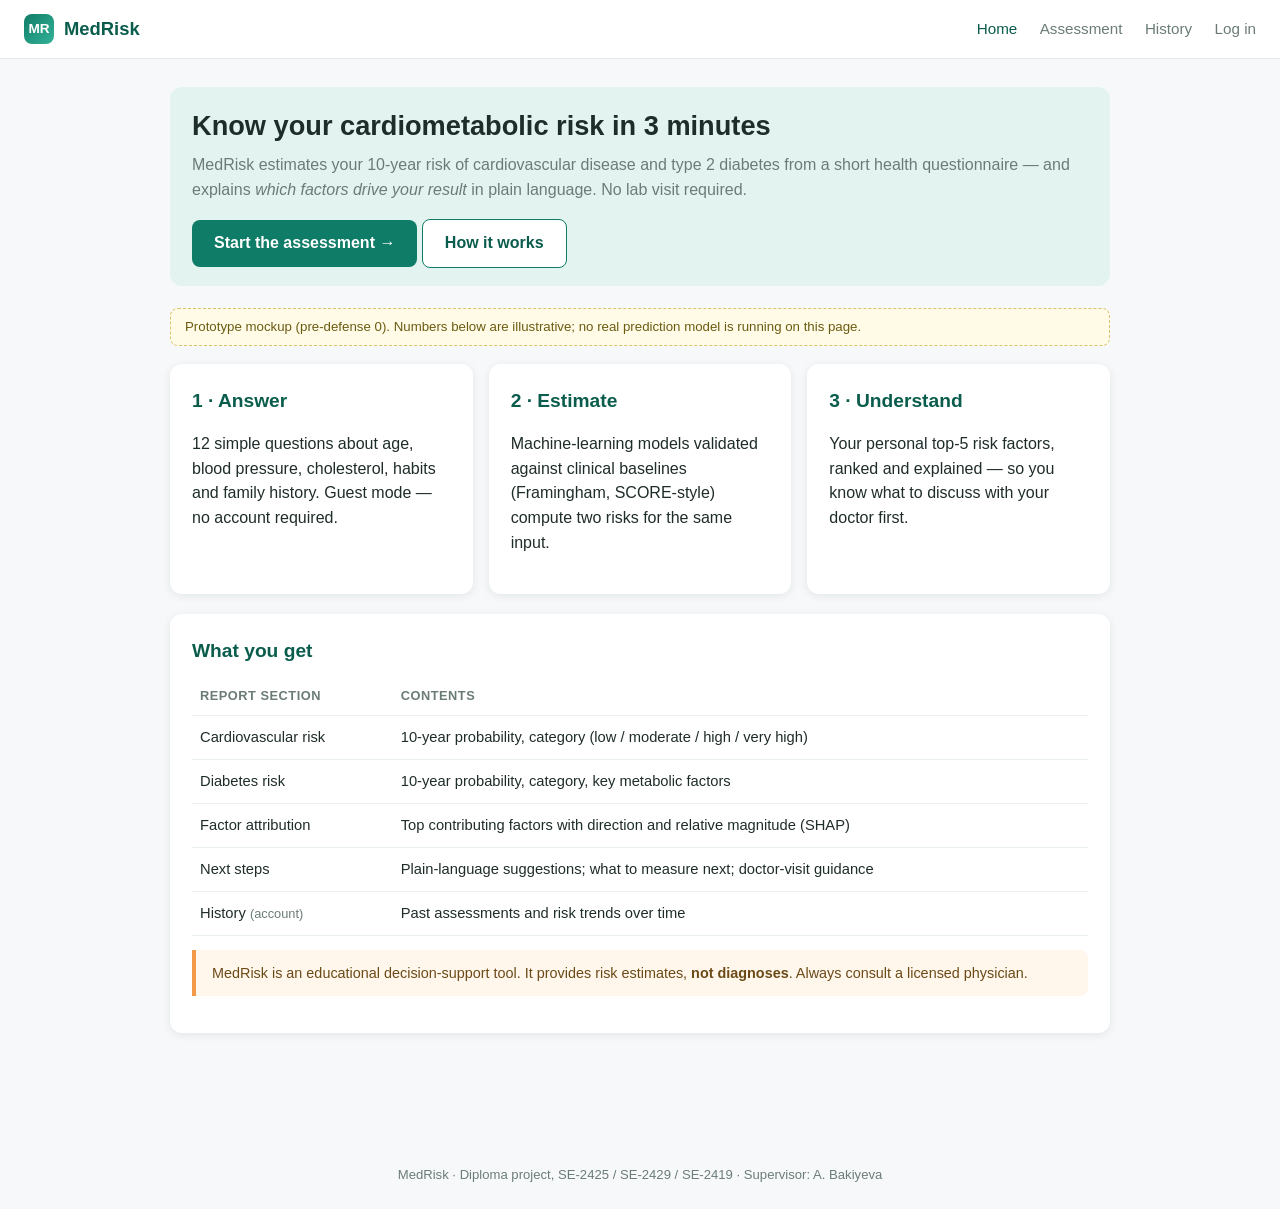
==== prototype/index.html @ fdfc48b8 "DIP-8: Add HTML prototype of key user scenarios (home, questionnaire, report, history)" ====
<!DOCTYPE html>
<html lang="en">
<head>
<meta charset="UTF-8">
<meta name="viewport" content="width=device-width, initial-scale=1.0">
<title>MedRisk — Intelligent Disease Risk Assessment</title>
<link rel="stylesheet" href="css/styles.css">
</head>
<body>
<header class="site">
  <a class="logo" href="index.html"><span class="mark">MR</span> MedRisk</a>
  <nav>
    <a href="index.html" class="active">Home</a>
    <a href="assessment.html">Assessment</a>
    <a href="dashboard.html">History</a>
    <a href="#">Log in</a>
  </nav>
</header>

<main>
  <div class="banner">
    <h1>Know your cardiometabolic risk in 3 minutes</h1>
    <p class="lead">MedRisk estimates your 10-year risk of cardiovascular disease and type&nbsp;2
    diabetes from a short health questionnaire — and explains <em>which factors drive your result</em>
    in plain language. No lab visit required.</p>
    <a class="btn" href="assessment.html">Start the assessment →</a>
    <a class="btn secondary" href="#how">How it works</a>
  </div>

  <div class="mockup-note">Prototype mockup (pre-defense 0). Numbers below are illustrative;
  no real prediction model is running on this page.</div>

  <div class="grid cols-3" id="how">
    <div class="card">
      <h2 style="margin-top:0">1 · Answer</h2>
      <p>12 simple questions about age, blood pressure, cholesterol, habits and family history.
      Guest mode — no account required.</p>
    </div>
    <div class="card">
      <h2 style="margin-top:0">2 · Estimate</h2>
      <p>Machine-learning models validated against clinical baselines (Framingham, SCORE-style)
      compute two risks for the same input.</p>
    </div>
    <div class="card">
      <h2 style="margin-top:0">3 · Understand</h2>
      <p>Your personal top-5 risk factors, ranked and explained — so you know what to discuss
      with your doctor first.</p>
    </div>
  </div>

  <div class="card">
    <h2 style="margin-top:0">What you get</h2>
    <table>
      <tr><th>Report section</th><th>Contents</th></tr>
      <tr><td>Cardiovascular risk</td><td>10-year probability, category (low / moderate / high / very high)</td></tr>
      <tr><td>Diabetes risk</td><td>10-year probability, category, key metabolic factors</td></tr>
      <tr><td>Factor attribution</td><td>Top contributing factors with direction and relative magnitude (SHAP)</td></tr>
      <tr><td>Next steps</td><td>Plain-language suggestions; what to measure next; doctor-visit guidance</td></tr>
      <tr><td>History <span class="hint">(account)</span></td><td>Past assessments and risk trends over time</td></tr>
    </table>
    <p class="disclaimer">MedRisk is an educational decision-support tool. It provides risk
    estimates, <strong>not diagnoses</strong>. Always consult a licensed physician.</p>
  </div>
</main>

<footer class="site">MedRisk · Diploma project, SE-2425 / SE-2429 / SE-2419 · Supervisor: A.&nbsp;Bakiyeva</footer>
</body>
</html>
---- prototype/css/styles.css ----
/* MedRisk prototype — shared styles (mockup only, not production code) */
:root {
  --primary: #0e7c66;
  --primary-dark: #0a5c4c;
  --primary-light: #e3f4f0;
  --accent: #f2994a;
  --bg: #f6f8f9;
  --card: #ffffff;
  --text: #1f2d2a;
  --muted: #6b7c78;
  --danger: #d64545;
  --warning: #f2c94c;
  --low: #27ae60;
  --moderate: #f2c94c;
  --high: #f2994a;
  --very-high: #d64545;
  --radius: 12px;
  --shadow: 0 2px 10px rgba(16, 42, 37, 0.08);
  font-family: "Segoe UI", Roboto, "Helvetica Neue", Arial, sans-serif;
}

* { box-sizing: border-box; }

body {
  margin: 0;
  background: var(--bg);
  color: var(--text);
  line-height: 1.55;
}

header.site {
  background: var(--card);
  border-bottom: 1px solid #e4ece9;
  padding: 14px 24px;
  display: flex;
  align-items: center;
  justify-content: space-between;
  position: sticky;
  top: 0;
  z-index: 10;
}

.logo { display: flex; align-items: center; gap: 10px; font-weight: 700; font-size: 1.15rem; color: var(--primary-dark); text-decoration: none; }
.logo .mark { width: 30px; height: 30px; border-radius: 8px; background: linear-gradient(135deg, var(--primary), #35b399); display: flex; align-items: center; justify-content: center; color: #fff; font-size: 0.85rem; }

nav a { margin-left: 18px; color: var(--muted); text-decoration: none; font-size: 0.95rem; }
nav a:hover, nav a.active { color: var(--primary-dark); }

main { max-width: 980px; margin: 28px auto; padding: 0 20px 60px; }

h1 { font-size: 1.7rem; margin: 0 0 6px; }
h2 { font-size: 1.2rem; margin: 28px 0 10px; color: var(--primary-dark); }
p.lead { color: var(--muted); margin-top: 0; }

.card { background: var(--card); border-radius: var(--radius); box-shadow: var(--shadow); padding: 22px; margin-bottom: 20px; }

.grid { display: grid; gap: 16px; }
.grid.cols-2 { grid-template-columns: 1fr 1fr; }
.grid.cols-3 { grid-template-columns: repeat(3, 1fr); }
@media (max-width: 760px) { .grid.cols-2, .grid.cols-3 { grid-template-columns: 1fr; } }

label { display: block; font-size: 0.88rem; font-weight: 600; margin-bottom: 4px; }
.hint { font-weight: 400; color: var(--muted); font-size: 0.8rem; }

input[type="number"], select, textarea {
  width: 100%;
  padding: 9px 10px;
  border: 1px solid #d3ded9;
  border-radius: 8px;
  font-size: 0.95rem;
  background: #fff;
}
input:focus, select:focus { outline: 2px solid var(--primary-light); border-color: var(--primary); }

.radio-row { display: flex; gap: 10px; flex-wrap: wrap; }
.radio-row label { display: flex; align-items: center; gap: 6px; font-weight: 400; border: 1px solid #d3ded9; border-radius: 8px; padding: 8px 12px; cursor: pointer; background: #fff; }
.radio-row input { accent-color: var(--primary); }

button, .btn {
  display: inline-block;
  background: var(--primary);
  color: #fff;
  border: none;
  border-radius: 8px;
  padding: 11px 22px;
  font-size: 1rem;
  font-weight: 600;
  cursor: pointer;
  text-decoration: none;
}
button:hover, .btn:hover { background: var(--primary-dark); }
.btn.secondary { background: #fff; color: var(--primary-dark); border: 1px solid var(--primary); }
.btn.block { width: 100%; }

.risk-badge { display: inline-block; padding: 4px 12px; border-radius: 999px; color: #fff; font-size: 0.85rem; font-weight: 700; }
.risk-low { background: var(--low); }
.risk-moderate { background: var(--moderate); color: #4a3a00; }
.risk-high { background: var(--high); }
.risk-very-high { background: var(--very-high); }

.gauge { text-align: center; }
.gauge .value { font-size: 2.4rem; font-weight: 800; }
.gauge .bar { height: 10px; border-radius: 6px; background: #e8efec; overflow: hidden; margin: 10px 0 8px; }
.gauge .bar span { display: block; height: 100%; border-radius: 6px; }

.factors li { margin-bottom: 10px; }
.factor-bar { height: 8px; border-radius: 5px; background: #e8efec; overflow: hidden; margin-top: 3px; }
.factor-bar span { display: block; height: 100%; }
.factor-bar .up { background: var(--danger); }
.factor-bar .down { background: var(--low); }
.factor-note { color: var(--muted); font-size: 0.83rem; }

table { width: 100%; border-collapse: collapse; font-size: 0.92rem; }
th, td { text-align: left; padding: 10px 8px; border-bottom: 1px solid #e8efec; }
th { color: var(--muted); font-size: 0.8rem; text-transform: uppercase; letter-spacing: 0.04em; }

.disclaimer {
  border-left: 4px solid var(--accent);
  background: #fff6ec;
  padding: 12px 16px;
  border-radius: 0 8px 8px 0;
  font-size: 0.9rem;
  color: #6b4a17;
}

.banner { background: var(--primary-light); border-radius: var(--radius); padding: 18px 22px; margin-bottom: 22px; }

footer.site { text-align: center; color: var(--muted); font-size: 0.82rem; padding: 24px; }
.mockup-note { background: #fffbe6; border: 1px dashed #d9c26a; padding: 8px 14px; border-radius: 8px; font-size: 0.83rem; color: #6b5b12; margin-bottom: 18px; }
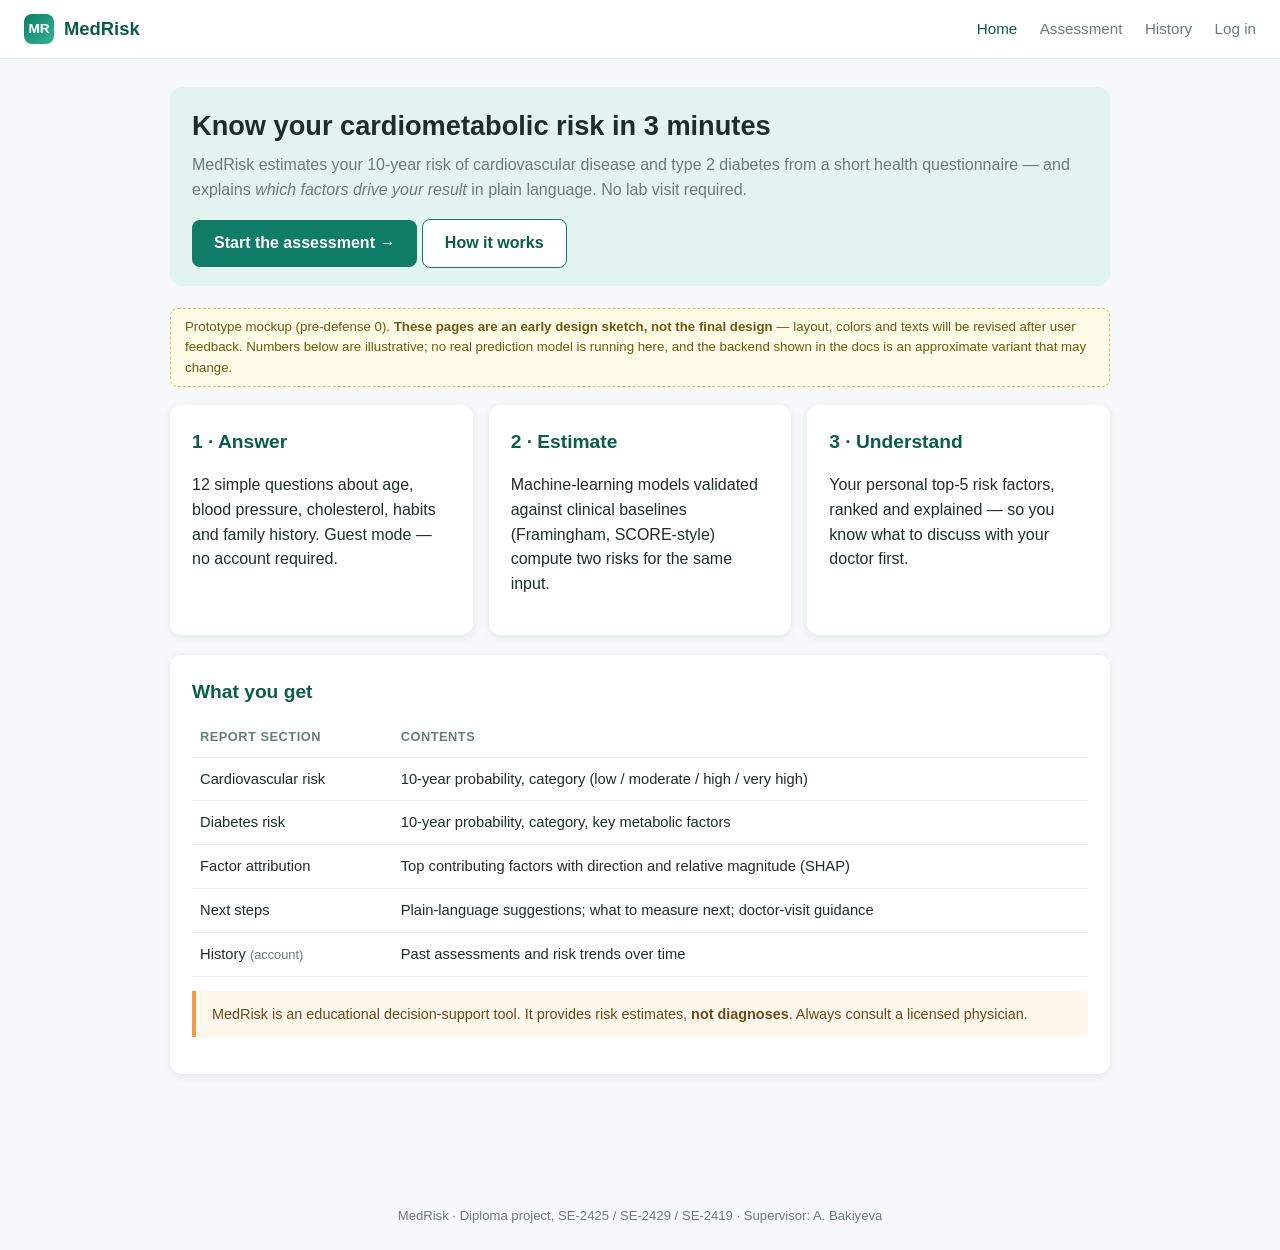
==== commit aad07372: "DIP-1/8: Clarify that prototype design is an early sketch and the architecture/stack are a prelimina" ====
--- a/prototype/index.html
+++ b/prototype/index.html
@@ -27,8 +27,10 @@
     <a class="btn secondary" href="#how">How it works</a>
   </div>
 
-  <div class="mockup-note">Prototype mockup (pre-defense 0). Numbers below are illustrative;
-  no real prediction model is running on this page.</div>
+  <div class="mockup-note">Prototype mockup (pre-defense 0). <strong>These pages are an early
+  design sketch, not the final design</strong> — layout, colors and texts will be revised after
+  user feedback. Numbers below are illustrative; no real prediction model is running here,
+  and the backend shown in the docs is an approximate variant that may change.</div>
 
   <div class="grid cols-3" id="how">
     <div class="card">
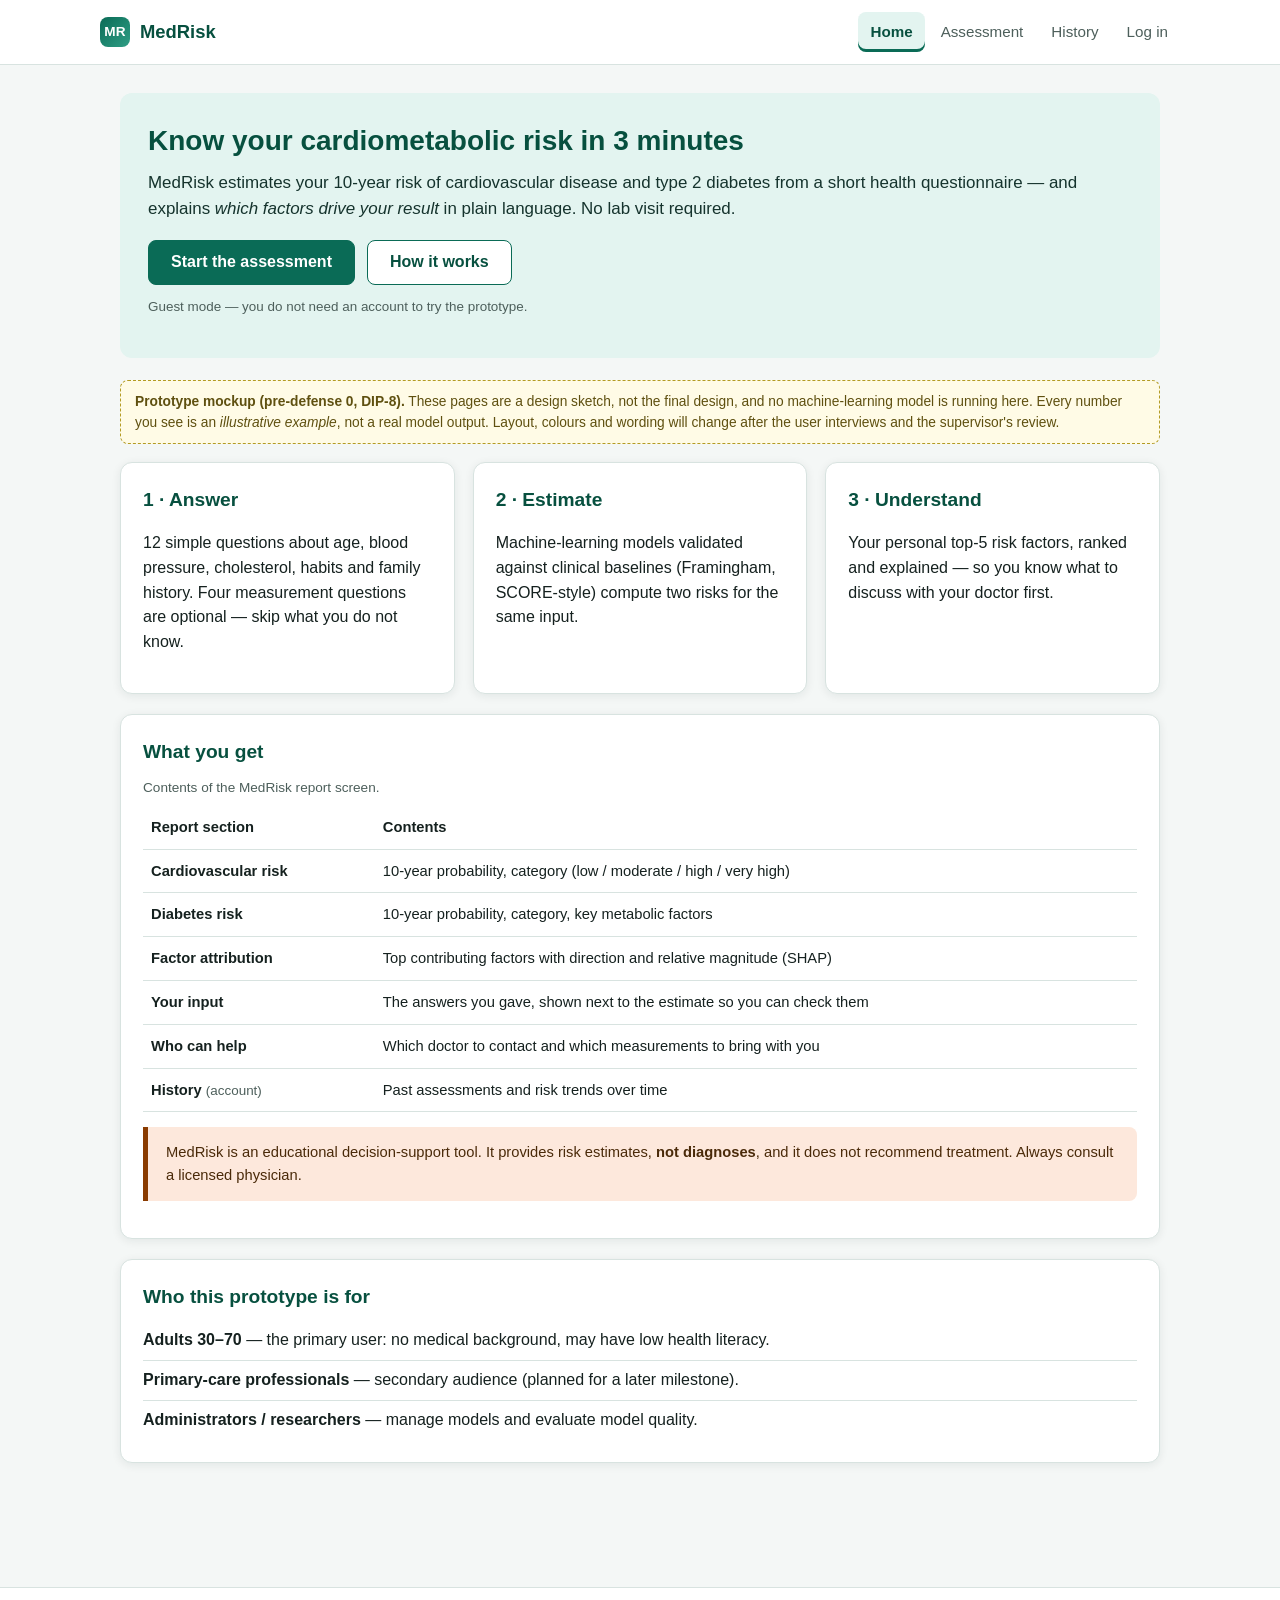
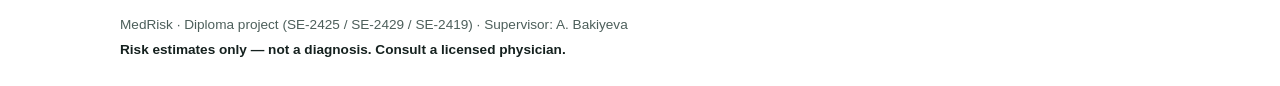
==== commit 2f800933: "DIP-8: Refine prototype flows, accessibility and UX notes - Connected the screens (index -> assessme" ====
--- a/prototype/index.html
+++ b/prototype/index.html
@@ -3,68 +3,100 @@
 <head>
 <meta charset="UTF-8">
 <meta name="viewport" content="width=device-width, initial-scale=1.0">
+<meta name="description" content="MedRisk — an educational decision-support prototype that estimates 10-year cardiovascular and type 2 diabetes risk from a short health questionnaire.">
 <title>MedRisk — Intelligent Disease Risk Assessment</title>
 <link rel="stylesheet" href="css/styles.css">
 </head>
 <body>
-<header class="site">
-  <a class="logo" href="index.html"><span class="mark">MR</span> MedRisk</a>
-  <nav>
-    <a href="index.html" class="active">Home</a>
-    <a href="assessment.html">Assessment</a>
-    <a href="dashboard.html">History</a>
-    <a href="#">Log in</a>
-  </nav>
+<a class="skip-link" href="#main">Skip to main content</a>
+
+<header class="site-header">
+  <div class="header-inner">
+    <a class="logo" href="index.html">
+      <span class="logo-mark" aria-hidden="true">MR</span>
+      <span class="logo-text">MedRisk</span>
+    </a>
+    <nav class="site-nav" aria-label="Main navigation">
+      <ul>
+        <li><a href="index.html" aria-current="page">Home</a></li>
+        <li><a href="assessment.html">Assessment</a></li>
+        <li><a href="dashboard.html">History</a></li>
+        <li><a href="login.html">Log in</a></li>
+      </ul>
+    </nav>
+  </div>
 </header>
 
-<main>
+<main id="main">
   <div class="banner">
     <h1>Know your cardiometabolic risk in 3 minutes</h1>
     <p class="lead">MedRisk estimates your 10-year risk of cardiovascular disease and type&nbsp;2
     diabetes from a short health questionnaire — and explains <em>which factors drive your result</em>
     in plain language. No lab visit required.</p>
-    <a class="btn" href="assessment.html">Start the assessment →</a>
-    <a class="btn secondary" href="#how">How it works</a>
+    <div class="actions">
+      <a class="btn" href="assessment.html">Start the assessment</a>
+      <a class="btn secondary" href="#how">How it works</a>
+    </div>
+    <p class="hint" style="margin-top:12px">Guest mode — you do not need an account to try the prototype.</p>
   </div>
 
-  <div class="mockup-note">Prototype mockup (pre-defense 0). <strong>These pages are an early
-  design sketch, not the final design</strong> — layout, colors and texts will be revised after
-  user feedback. Numbers below are illustrative; no real prediction model is running here,
-  and the backend shown in the docs is an approximate variant that may change.</div>
+  <div class="mockup-note">
+    <p style="margin:0"><strong>Prototype mockup (pre-defense 0, DIP-8).</strong> These pages are a
+    design sketch, not the final design, and no machine-learning model is running here. Every number
+    you see is an <em>illustrative example</em>, not a real model output. Layout, colours and wording
+    will change after the user interviews and the supervisor's review.</p>
+  </div>
 
   <div class="grid cols-3" id="how">
     <div class="card">
-      <h2 style="margin-top:0">1 · Answer</h2>
+      <h2>1 · Answer</h2>
       <p>12 simple questions about age, blood pressure, cholesterol, habits and family history.
-      Guest mode — no account required.</p>
+      Four measurement questions are optional — skip what you do not know.</p>
     </div>
     <div class="card">
-      <h2 style="margin-top:0">2 · Estimate</h2>
+      <h2>2 · Estimate</h2>
       <p>Machine-learning models validated against clinical baselines (Framingham, SCORE-style)
       compute two risks for the same input.</p>
     </div>
     <div class="card">
-      <h2 style="margin-top:0">3 · Understand</h2>
+      <h2>3 · Understand</h2>
       <p>Your personal top-5 risk factors, ranked and explained — so you know what to discuss
       with your doctor first.</p>
     </div>
   </div>
 
   <div class="card">
-    <h2 style="margin-top:0">What you get</h2>
+    <h2>What you get</h2>
     <table>
-      <tr><th>Report section</th><th>Contents</th></tr>
-      <tr><td>Cardiovascular risk</td><td>10-year probability, category (low / moderate / high / very high)</td></tr>
-      <tr><td>Diabetes risk</td><td>10-year probability, category, key metabolic factors</td></tr>
-      <tr><td>Factor attribution</td><td>Top contributing factors with direction and relative magnitude (SHAP)</td></tr>
-      <tr><td>Next steps</td><td>Plain-language suggestions; what to measure next; doctor-visit guidance</td></tr>
-      <tr><td>History <span class="hint">(account)</span></td><td>Past assessments and risk trends over time</td></tr>
+      <caption>Contents of the MedRisk report screen.</caption>
+      <tr><th scope="col">Report section</th><th scope="col">Contents</th></tr>
+      <tr><th scope="row">Cardiovascular risk</th><td>10-year probability, category (low / moderate / high / very high)</td></tr>
+      <tr><th scope="row">Diabetes risk</th><td>10-year probability, category, key metabolic factors</td></tr>
+      <tr><th scope="row">Factor attribution</th><td>Top contributing factors with direction and relative magnitude (SHAP)</td></tr>
+      <tr><th scope="row">Your input</th><td>The answers you gave, shown next to the estimate so you can check them</td></tr>
+      <tr><th scope="row">Who can help</th><td>Which doctor to contact and which measurements to bring with you</td></tr>
+      <tr><th scope="row">History <span class="hint">(account)</span></th><td>Past assessments and risk trends over time</td></tr>
     </table>
     <p class="disclaimer">MedRisk is an educational decision-support tool. It provides risk
-    estimates, <strong>not diagnoses</strong>. Always consult a licensed physician.</p>
+    estimates, <strong>not diagnoses</strong>, and it does not recommend treatment. Always consult a
+    licensed physician.</p>
+  </div>
+
+  <div class="card">
+    <h2>Who this prototype is for</h2>
+    <ul class="pill-list">
+      <li><strong>Adults 30–70</strong> — the primary user: no medical background, may have low health literacy.</li>
+      <li><strong>Primary-care professionals</strong> — secondary audience (planned for a later milestone).</li>
+      <li><strong>Administrators / researchers</strong> — manage models and evaluate model quality.</li>
+    </ul>
   </div>
 </main>
 
-<footer class="site">MedRisk · Diploma project, SE-2425 / SE-2429 / SE-2419 · Supervisor: A.&nbsp;Bakiyeva</footer>
+<footer class="site-footer">
+  <div class="wrap">
+    <p>MedRisk · Diploma project (SE-2425 / SE-2429 / SE-2419) · Supervisor: A.&nbsp;Bakiyeva</p>
+    <p class="footer-disclaimer">Risk estimates only — not a diagnosis. Consult a licensed physician.</p>
+  </div>
+</footer>
 </body>
 </html>
--- a/prototype/css/styles.css
+++ b/prototype/css/styles.css
@@ -1,22 +1,65 @@
-/* MedRisk prototype — shared styles (mockup only, not production code) */
+/* MedRisk prototype — shared styles (mockup only, not production code)
+ *
+ * Design tokens below are the prototype-stage subset of the MedRisk design
+ * system (see docs/design/design-system.md and frontend/src/styles/tokens.css,
+ * DIP-19). Every foreground/background pair used for text or for a meaningful
+ * UI boundary was checked against WCAG 2.1 AA (>= 4.5:1 for text, >= 3:1 for
+ * large text and for component boundaries).
+ */
+
+/* ------------------------------------------------------------------ tokens */
 :root {
-  --primary: #0e7c66;
-  --primary-dark: #0a5c4c;
+  /* Brand */
+  --primary: #0a6b56;
+  --primary-dark: #07503f;
   --primary-light: #e3f4f0;
-  --accent: #f2994a;
-  --bg: #f6f8f9;
+  --primary-ring: #0a6b56;
+
+  /* Surfaces */
+  --bg: #f4f7f6;
   --card: #ffffff;
-  --text: #1f2d2a;
-  --muted: #6b7c78;
-  --danger: #d64545;
-  --warning: #f2c94c;
-  --low: #27ae60;
-  --moderate: #f2c94c;
-  --high: #f2994a;
-  --very-high: #d64545;
+  --border: #d8e3e0;
+  --border-strong: #6d8880;
+
+  /* Text */
+  --text: #15211f;
+  --text-muted: #4d5f5b;
+  --text-heading: #07503f;
+  --text-inverse: #ffffff;
+
+  /* Feedback */
+  --accent: #8a3b00;
+  --accent-light: #fde8dc;
+  --danger: #8c1f1f;
+  --danger-light: #fbe0e0;
+  --warning: #7a5200;
+  --warning-light: #fdf1d6;
+  --success: #0b5c3c;
+  --success-light: #e3f5ec;
+  --note: #5f5010;
+  --note-light: #fffbe6;
+
+  /* Risk levels (text on tint >= 4.5:1, tint on white >= 3:1 is not required
+     because the level is always carried by a text label as well) */
+  --risk-low: #0b5c3c;
+  --risk-low-bg: #e3f5ec;
+  --risk-moderate: #7a5200;
+  --risk-moderate-bg: #fdf1d6;
+  --risk-high: #8a3b00;
+  --risk-high-bg: #fde8dc;
+  --risk-very-high: #8c1f1f;
+  --risk-very-high-bg: #fbe0e0;
+
+  /* Geometry */
   --radius: 12px;
+  --radius-sm: 8px;
   --shadow: 0 2px 10px rgba(16, 42, 37, 0.08);
-  font-family: "Segoe UI", Roboto, "Helvetica Neue", Arial, sans-serif;
+  --track: #e4ece9;
+
+  /* Typography */
+  --font-body: "Segoe UI", Roboto, "Helvetica Neue", Arial, sans-serif;
+
+  font-family: var(--font-body);
 }
 
 * { box-sizing: border-box; }
@@ -26,104 +69,479 @@
   background: var(--bg);
   color: var(--text);
   line-height: 1.55;
-}
-
-header.site {
+  font-size: 16px;
+}
+
+/* Visible focus on every interactive element (WCAG 2.4.7 / 2.4.11). */
+a:focus-visible,
+button:focus-visible,
+input:focus-visible,
+select:focus-visible,
+textarea:focus-visible,
+summary:focus-visible,
+[tabindex]:focus-visible {
+  outline: 3px solid var(--primary-ring);
+  outline-offset: 2px;
+  border-radius: 4px;
+}
+
+/* Browsers without :focus-visible still get a visible ring. */
+a:focus, button:focus, input:focus, select:focus, textarea:focus {
+  outline: 3px solid var(--primary-ring);
+  outline-offset: 2px;
+}
+
+.skip-link {
+  position: absolute;
+  left: -9999px;
+  top: 0;
+  background: var(--primary-dark);
+  color: var(--text-inverse);
+  padding: 10px 16px;
+  z-index: 100;
+  text-decoration: none;
+  font-weight: 600;
+}
+.skip-link:focus {
+  left: 8px;
+  top: 8px;
+}
+
+/* ----------------------------------------------------------------- header */
+.site-header {
   background: var(--card);
-  border-bottom: 1px solid #e4ece9;
-  padding: 14px 24px;
+  border-bottom: 1px solid var(--border);
+  padding: 12px 24px;
+  position: sticky;
+  top: 0;
+  z-index: 10;
+}
+
+.header-inner {
+  max-width: 1080px;
+  margin: 0 auto;
   display: flex;
   align-items: center;
   justify-content: space-between;
-  position: sticky;
-  top: 0;
-  z-index: 10;
-}
-
-.logo { display: flex; align-items: center; gap: 10px; font-weight: 700; font-size: 1.15rem; color: var(--primary-dark); text-decoration: none; }
-.logo .mark { width: 30px; height: 30px; border-radius: 8px; background: linear-gradient(135deg, var(--primary), #35b399); display: flex; align-items: center; justify-content: center; color: #fff; font-size: 0.85rem; }
-
-nav a { margin-left: 18px; color: var(--muted); text-decoration: none; font-size: 0.95rem; }
-nav a:hover, nav a.active { color: var(--primary-dark); }
-
-main { max-width: 980px; margin: 28px auto; padding: 0 20px 60px; }
-
-h1 { font-size: 1.7rem; margin: 0 0 6px; }
-h2 { font-size: 1.2rem; margin: 28px 0 10px; color: var(--primary-dark); }
-p.lead { color: var(--muted); margin-top: 0; }
-
-.card { background: var(--card); border-radius: var(--radius); box-shadow: var(--shadow); padding: 22px; margin-bottom: 20px; }
-
-.grid { display: grid; gap: 16px; }
+  gap: 16px;
+  flex-wrap: wrap;
+}
+
+.logo {
+  display: flex;
+  align-items: center;
+  gap: 10px;
+  font-weight: 700;
+  font-size: 1.15rem;
+  color: var(--primary-dark);
+  text-decoration: none;
+}
+.logo-mark {
+  width: 30px;
+  height: 30px;
+  border-radius: var(--radius-sm);
+  background: linear-gradient(135deg, var(--primary), #2f9e85);
+  display: flex;
+  align-items: center;
+  justify-content: center;
+  color: var(--text-inverse);
+  font-size: 0.85rem;
+  letter-spacing: 0.02em;
+}
+
+.site-nav ul {
+  list-style: none;
+  display: flex;
+  gap: 4px;
+  margin: 0;
+  padding: 0;
+  flex-wrap: wrap;
+}
+.site-nav a {
+  display: inline-block;
+  margin: 0;
+  padding: 8px 12px;
+  border-radius: var(--radius-sm);
+  color: var(--text-muted);
+  text-decoration: none;
+  font-size: 0.95rem;
+  font-weight: 500;
+}
+.site-nav a:hover { color: var(--primary-dark); background: var(--primary-light); }
+.site-nav a[aria-current="page"] {
+  color: var(--primary-dark);
+  background: var(--primary-light);
+  font-weight: 700;
+  box-shadow: inset 0 -3px 0 var(--primary);
+}
+
+/* -------------------------------------------------------------------- main */
+.wrap { max-width: 1080px; margin: 0 auto; padding: 0 20px; }
+
+main {
+  max-width: 1080px;
+  margin: 28px auto;
+  padding: 0 20px 64px;
+}
+
+h1 { font-size: 1.75rem; margin: 0 0 6px; color: var(--text-heading); }
+h2 { font-size: 1.2rem; margin: 0 0 10px; color: var(--text-heading); }
+h3 { font-size: 1.02rem; margin: 18px 0 6px; color: var(--text-heading); }
+p.lead { color: var(--text-muted); margin-top: 0; }
+
+.back-link {
+  display: inline-block;
+  margin-bottom: 14px;
+  color: var(--primary);
+  font-size: 0.92rem;
+  text-decoration: none;
+  border-bottom: 1px solid transparent;
+}
+.back-link:hover { color: var(--primary-dark); border-bottom-color: currentColor; }
+
+.card {
+  background: var(--card);
+  border: 1px solid var(--border);
+  border-radius: var(--radius);
+  box-shadow: var(--shadow);
+  padding: 22px;
+  margin-bottom: 20px;
+}
+
+.grid { display: grid; gap: 18px; }
 .grid.cols-2 { grid-template-columns: 1fr 1fr; }
 .grid.cols-3 { grid-template-columns: repeat(3, 1fr); }
-@media (max-width: 760px) { .grid.cols-2, .grid.cols-3 { grid-template-columns: 1fr; } }
-
-label { display: block; font-size: 0.88rem; font-weight: 600; margin-bottom: 4px; }
-.hint { font-weight: 400; color: var(--muted); font-size: 0.8rem; }
-
-input[type="number"], select, textarea {
+@media (max-width: 760px) {
+  .grid.cols-2, .grid.cols-3 { grid-template-columns: 1fr; }
+  .site-header { padding: 12px 16px; }
+  .card { padding: 18px 16px; }
+}
+
+/* ------------------------------------------------------------------- forms */
+.field { margin-bottom: 16px; }
+.field:last-child { margin-bottom: 0; }
+
+label {
+  display: block;
+  font-size: 0.92rem;
+  font-weight: 600;
+  margin-bottom: 5px;
+}
+.hint { font-weight: 400; color: var(--text-muted); font-size: 0.84rem; }
+.unit { font-weight: 400; color: var(--text-muted); font-size: 0.84rem; }
+
+input[type="number"], input[type="text"], input[type="email"],
+input[type="password"], select, textarea {
   width: 100%;
-  padding: 9px 10px;
-  border: 1px solid #d3ded9;
-  border-radius: 8px;
+  padding: 10px 12px;
+  border: 1px solid var(--border-strong);
+  border-radius: var(--radius-sm);
+  font-size: 1rem;
+  font-family: inherit;
+  background: #fff;
+  color: var(--text);
+}
+input::placeholder { color: var(--text-muted); opacity: 1; }
+
+input[aria-invalid="true"], select[aria-invalid="true"] {
+  border-color: var(--danger);
+  border-width: 2px;
+}
+
+fieldset {
+  border: 0;
+  padding: 0;
+  margin: 0 0 18px;
+  min-width: 0;
+}
+legend {
+  font-size: 0.92rem;
+  font-weight: 600;
+  padding: 0;
+  margin-bottom: 6px;
+}
+fieldset .hint { display: block; margin-bottom: 8px; }
+
+.radio-row { display: flex; gap: 10px; flex-wrap: wrap; }
+.choice {
+  display: inline-flex;
+  align-items: center;
+  gap: 8px;
+  font-weight: 500;
   font-size: 0.95rem;
+  border: 1px solid var(--border-strong);
+  border-radius: var(--radius-sm);
+  padding: 9px 14px;
+  cursor: pointer;
   background: #fff;
-}
-input:focus, select:focus { outline: 2px solid var(--primary-light); border-color: var(--primary); }
-
-.radio-row { display: flex; gap: 10px; flex-wrap: wrap; }
-.radio-row label { display: flex; align-items: center; gap: 6px; font-weight: 400; border: 1px solid #d3ded9; border-radius: 8px; padding: 8px 12px; cursor: pointer; background: #fff; }
-.radio-row input { accent-color: var(--primary); }
-
+  color: var(--text);
+}
+.choice:hover { background: var(--primary-light); }
+.choice input { accent-color: var(--primary); width: 18px; height: 18px; margin: 0; }
+.choice:has(input:checked) {
+  border-color: var(--primary);
+  border-width: 2px;
+  padding: 8px 13px;
+  background: var(--primary-light);
+}
+.choice:has(input:focus-visible) { outline: 3px solid var(--primary-ring); outline-offset: 2px; }
+
+.field-error {
+  color: var(--danger);
+  font-size: 0.86rem;
+  font-weight: 600;
+  margin: 6px 0 0;
+}
+.field-error:empty { display: none; }
+.field-error::before { content: "\26A0\FE0E  "; }
+
+.form-summary {
+  border: 2px solid var(--danger);
+  background: var(--danger-light);
+  border-radius: var(--radius-sm);
+  padding: 14px 16px;
+  margin-bottom: 18px;
+  color: var(--text);
+}
+.form-summary:empty { display: none; }
+.form-summary h2 { margin: 0 0 6px; font-size: 1rem; color: var(--danger); }
+.form-summary ul { margin: 0; padding-left: 20px; }
+.form-summary a { color: var(--danger); font-weight: 600; }
+
+/* ---------------------------------------------------------------- progress */
+.progress-block {
+  background: var(--card);
+  border: 1px solid var(--border);
+  border-radius: var(--radius);
+  padding: 16px 20px;
+  margin-bottom: 20px;
+}
+.progress-head {
+  display: flex;
+  justify-content: space-between;
+  align-items: baseline;
+  gap: 12px;
+  flex-wrap: wrap;
+}
+.progress-label { font-weight: 700; font-size: 0.95rem; }
+.progress-text { color: var(--text-muted); font-size: 0.88rem; }
+
+progress {
+  width: 100%;
+  height: 12px;
+  margin-top: 8px;
+  border: 1px solid var(--border-strong);
+  border-radius: 999px;
+  overflow: hidden;
+  background: var(--track);
+  appearance: none;
+  -webkit-appearance: none;
+}
+progress::-webkit-progress-bar { background: var(--track); }
+progress::-webkit-progress-value { background: var(--primary); border-radius: 999px; }
+progress::-moz-progress-bar { background: var(--primary); border-radius: 999px; }
+
+/* ----------------------------------------------------------------- buttons */
 button, .btn {
   display: inline-block;
   background: var(--primary);
-  color: #fff;
-  border: none;
-  border-radius: 8px;
+  color: var(--text-inverse);
+  border: 1px solid var(--primary);
+  border-radius: var(--radius-sm);
   padding: 11px 22px;
   font-size: 1rem;
   font-weight: 600;
+  font-family: inherit;
   cursor: pointer;
   text-decoration: none;
-}
-button:hover, .btn:hover { background: var(--primary-dark); }
-.btn.secondary { background: #fff; color: var(--primary-dark); border: 1px solid var(--primary); }
+  line-height: 1.3;
+}
+button:hover, .btn:hover { background: var(--primary-dark); border-color: var(--primary-dark); }
+.btn.secondary {
+  background: #fff;
+  color: var(--primary-dark);
+  border-color: var(--primary);
+}
+.btn.secondary:hover { background: var(--primary-light); color: var(--primary-dark); }
+.btn.danger { background: var(--danger); border-color: var(--danger); }
+.btn.danger:hover { background: #6f1717; border-color: #6f1717; }
 .btn.block { width: 100%; }
-
-.risk-badge { display: inline-block; padding: 4px 12px; border-radius: 999px; color: #fff; font-size: 0.85rem; font-weight: 700; }
-.risk-low { background: var(--low); }
-.risk-moderate { background: var(--moderate); color: #4a3a00; }
-.risk-high { background: var(--high); }
-.risk-very-high { background: var(--very-high); }
-
+.btn[disabled] { background: var(--border-strong); border-color: var(--border-strong); cursor: not-allowed; }
+
+.actions { display: flex; gap: 12px; flex-wrap: wrap; align-items: center; }
+
+/* -------------------------------------------------------------- risk badge */
+.risk-badge {
+  display: inline-flex;
+  align-items: center;
+  gap: 6px;
+  padding: 5px 12px;
+  border-radius: 999px;
+  font-size: 0.88rem;
+  font-weight: 700;
+  border: 1px solid currentColor;
+}
+.risk-badge .glyph { font-size: 0.8em; }
+.risk-low { color: var(--risk-low); background: var(--risk-low-bg); }
+.risk-moderate { color: var(--risk-moderate); background: var(--risk-moderate-bg); }
+.risk-high { color: var(--risk-high); background: var(--risk-high-bg); }
+.risk-very-high { color: var(--risk-very-high); background: var(--risk-very-high-bg); }
+
+.risk-level-label {
+  font-size: 0.8rem;
+  text-transform: uppercase;
+  letter-spacing: 0.06em;
+  color: var(--text-muted);
+  font-weight: 700;
+}
+
+/* ------------------------------------------------------------------- gauge */
 .gauge { text-align: center; }
-.gauge .value { font-size: 2.4rem; font-weight: 800; }
-.gauge .bar { height: 10px; border-radius: 6px; background: #e8efec; overflow: hidden; margin: 10px 0 8px; }
-.gauge .bar span { display: block; height: 100%; border-radius: 6px; }
-
-.factors li { margin-bottom: 10px; }
-.factor-bar { height: 8px; border-radius: 5px; background: #e8efec; overflow: hidden; margin-top: 3px; }
+.gauge .value { font-size: 2.6rem; font-weight: 800; line-height: 1.1; margin: 4px 0 8px; }
+.gauge .bar {
+  height: 10px;
+  border-radius: 999px;
+  background: var(--track);
+  overflow: hidden;
+  margin: 12px 0 8px;
+}
+.gauge .bar span { display: block; height: 100%; border-radius: 999px; }
+.gauge .range { font-size: 0.78rem; color: var(--text-muted); }
+.gauge .factor-note { color: var(--text-muted); font-size: 0.86rem; }
+
+/* ----------------------------------------------------------------- factors */
+.factors { list-style: none; margin: 0; padding: 0; }
+.factors li { margin-bottom: 14px; }
+.factors li:last-child { margin-bottom: 0; }
+.factor-head { display: flex; justify-content: space-between; gap: 10px; flex-wrap: wrap; }
+.factor-bar {
+  height: 8px;
+  border-radius: 999px;
+  background: var(--track);
+  overflow: hidden;
+  margin-top: 5px;
+}
 .factor-bar span { display: block; height: 100%; }
 .factor-bar .up { background: var(--danger); }
-.factor-bar .down { background: var(--low); }
-.factor-note { color: var(--muted); font-size: 0.83rem; }
-
+.factor-bar .down { background: var(--success); }
+.factor-note { color: var(--text-muted); font-size: 0.86rem; }
+.direction { font-weight: 700; font-size: 0.82rem; }
+.direction.up { color: var(--danger); }
+.direction.down { color: var(--success); }
+
+/* ------------------------------------------------------------------ tables */
 table { width: 100%; border-collapse: collapse; font-size: 0.92rem; }
-th, td { text-align: left; padding: 10px 8px; border-bottom: 1px solid #e8efec; }
-th { color: var(--muted); font-size: 0.8rem; text-transform: uppercase; letter-spacing: 0.04em; }
-
+caption {
+  text-align: left;
+  color: var(--text-muted);
+  font-size: 0.85rem;
+  padding-bottom: 8px;
+}
+th, td { text-align: left; padding: 10px 8px; border-bottom: 1px solid var(--border); }
+th {
+  color: var(--text-muted);
+  font-size: 0.78rem;
+  text-transform: uppercase;
+  letter-spacing: 0.04em;
+}
+tbody th { text-transform: none; letter-spacing: 0; font-size: 0.92rem; color: var(--text); font-weight: 600; }
+
+/* ------------------------------------------------------------------ charts */
+.chart { width: 100%; height: auto; display: block; }
+.chart-grid { stroke: var(--border); stroke-width: 1; }
+.chart-axis-text { fill: var(--text-muted); font-size: 12px; font-family: var(--font-body); }
+.chart-line { fill: none; stroke-width: 3; }
+.chart-line.cvd { stroke: var(--primary-dark); }
+.chart-line.t2d { stroke: var(--accent); stroke-dasharray: 8 5; }
+.chart-point { stroke: #fff; stroke-width: 2; }
+.chart-point.cvd { fill: var(--primary-dark); }
+.chart-point.t2d { fill: var(--accent); }
+.chart-legend { display: flex; gap: 20px; flex-wrap: wrap; font-size: 0.86rem; margin-top: 6px; }
+.chart-legend span { display: inline-flex; align-items: center; gap: 7px; }
+.legend-swatch { width: 22px; height: 0; border-top: 3px solid var(--primary-dark); display: inline-block; }
+.legend-swatch.dashed { border-top-style: dashed; border-top-color: var(--accent); }
+
+/* --------------------------------------------------------------- callouts */
 .disclaimer {
-  border-left: 4px solid var(--accent);
-  background: #fff6ec;
-  padding: 12px 16px;
-  border-radius: 0 8px 8px 0;
-  font-size: 0.9rem;
-  color: #6b4a17;
-}
-
-.banner { background: var(--primary-light); border-radius: var(--radius); padding: 18px 22px; margin-bottom: 22px; }
-
-footer.site { text-align: center; color: var(--muted); font-size: 0.82rem; padding: 24px; }
-.mockup-note { background: #fffbe6; border: 1px dashed #d9c26a; padding: 8px 14px; border-radius: 8px; font-size: 0.83rem; color: #6b5b12; margin-bottom: 18px; }
+  border-left: 5px solid var(--accent);
+  background: var(--accent-light);
+  padding: 14px 18px;
+  border-radius: 0 var(--radius-sm) var(--radius-sm) 0;
+  font-size: 0.92rem;
+  color: #4a2a09;
+}
+.disclaimer strong { color: #4a2a09; }
+
+.disclaimer-top {
+  border: 2px solid var(--danger);
+  background: var(--danger-light);
+  color: var(--text);
+  border-radius: var(--radius);
+  padding: 14px 18px;
+  margin-bottom: 20px;
+}
+.disclaimer-top strong { color: var(--danger); }
+
+.mockup-note {
+  background: var(--note-light);
+  border: 1px dashed #b39b23;
+  padding: 10px 14px;
+  border-radius: var(--radius-sm);
+  font-size: 0.86rem;
+  color: var(--note);
+  margin-bottom: 18px;
+}
+.mockup-note strong { color: var(--note); }
+
+.illustrative-tag {
+  display: inline-block;
+  background: var(--note-light);
+  border: 1px solid #b39b23;
+  color: var(--note);
+  border-radius: 999px;
+  padding: 3px 12px;
+  font-size: 0.78rem;
+  font-weight: 700;
+  letter-spacing: 0.02em;
+}
+
+.banner {
+  background: var(--primary-light);
+  border-radius: var(--radius);
+  padding: 26px 28px;
+  margin-bottom: 22px;
+}
+.banner h1 { margin-bottom: 8px; }
+.banner .lead { color: #15332d; font-size: 1.06rem; }
+.banner .actions { margin-top: 18px; }
+
+.pill-list { list-style: none; margin: 0; padding: 0; }
+.pill-list li { padding: 7px 0; border-bottom: 1px solid var(--border); }
+.pill-list li:last-child { border-bottom: 0; }
+
+.site-footer {
+  border-top: 1px solid var(--border);
+  background: var(--card);
+  color: var(--text-muted);
+  font-size: 0.85rem;
+  padding: 22px 0;
+  margin-top: 40px;
+}
+.site-footer p { margin: 4px 0; }
+.footer-disclaimer { font-weight: 600; color: var(--text); }
+
+.visually-hidden {
+  position: absolute !important;
+  width: 1px;
+  height: 1px;
+  padding: 0;
+  margin: -1px;
+  overflow: hidden;
+  clip: rect(0 0 0 0);
+  white-space: nowrap;
+  border: 0;
+}
+
+@media (prefers-reduced-motion: reduce) {
+  * { animation: none !important; transition: none !important; }
+}
